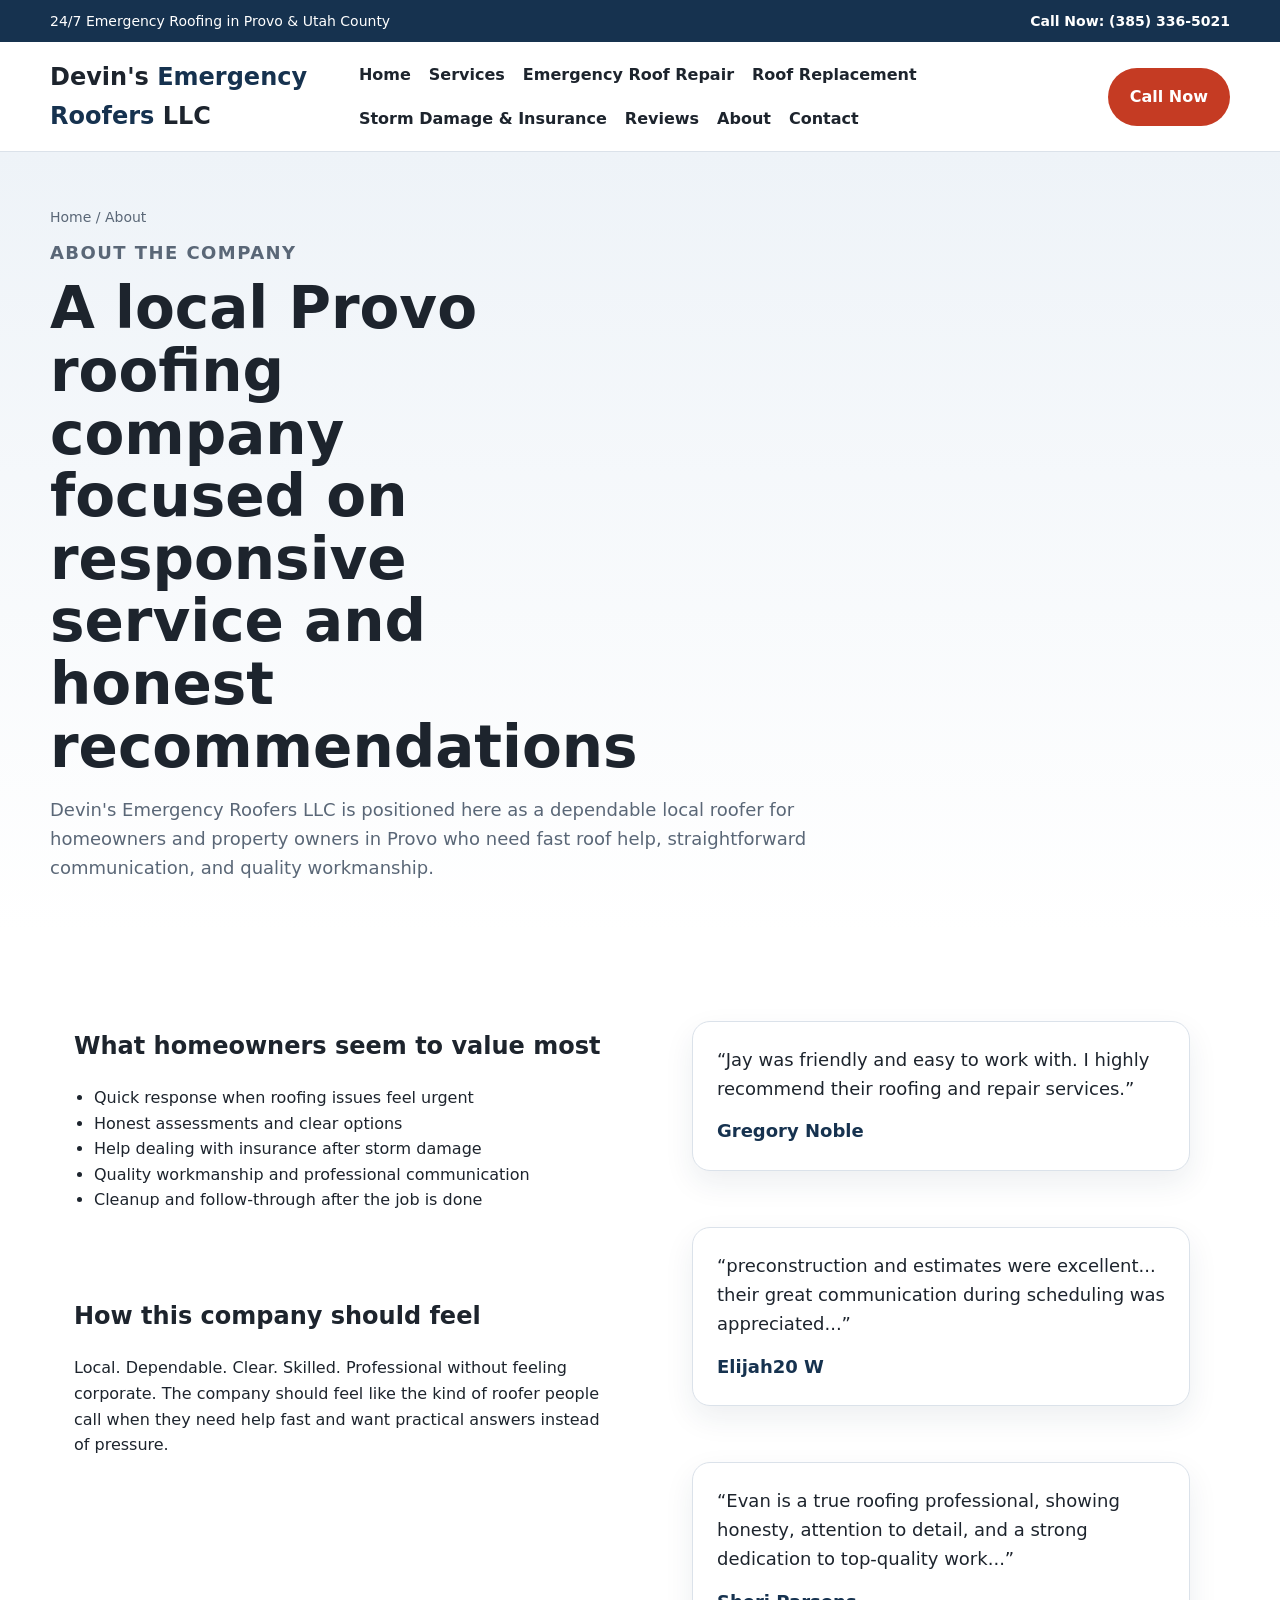
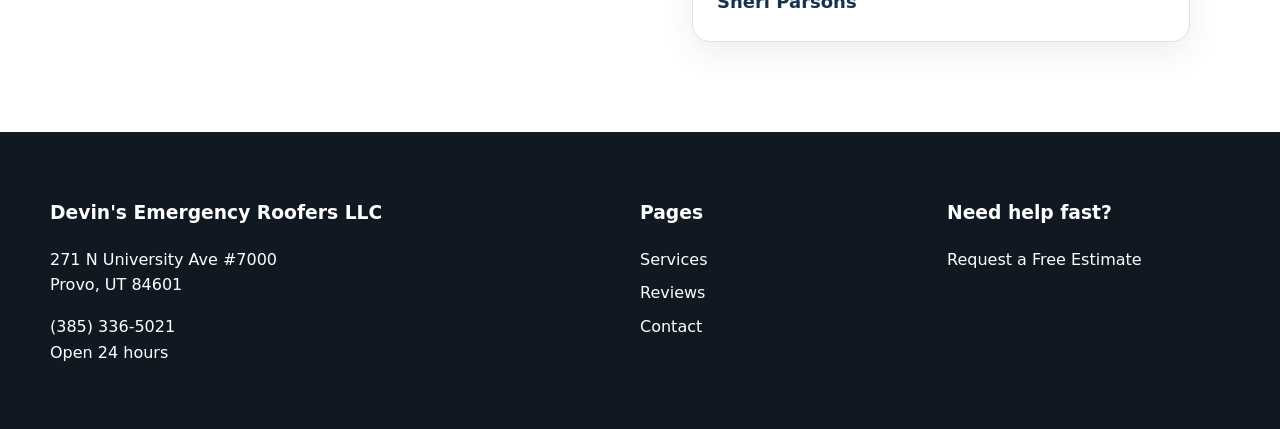
==== about.html @ c3f0f5ad "Initial Devin's Emergency Roofers website" ====
<!DOCTYPE html><html lang="en"><head><meta charset="UTF-8" /><meta name="viewport" content="width=device-width, initial-scale=1.0" /><title>About Devin's Emergency Roofers LLC | Provo Roofing Contractor</title><meta name="description" content="Learn about Devin's Emergency Roofers LLC, a local Provo roofing contractor known for responsive service, honest recommendations, quality workmanship, and help with emergency roof repair and storm damage." /><link rel="stylesheet" href="styles.css" /></head><body><div class="topbar"><div class="container topbar-inner"><span>24/7 Emergency Roofing in Provo & Utah County</span><a href="tel:3853365021" class="topbar-phone">Call Now: (385) 336-5021</a></div></div><header class="site-header"><div class="container nav-wrap"><a class="logo" href="index.html">Devin's <span>Emergency Roofers</span> LLC</a><nav class="site-nav"><a href="index.html">Home</a><a href="services.html">Services</a><a href="emergency-roof-repair.html">Emergency Roof Repair</a><a href="roof-replacement.html">Roof Replacement</a><a href="storm-damage-insurance-claims.html">Storm Damage & Insurance</a><a href="reviews.html">Reviews</a><a href="about.html">About</a><a href="contact.html">Contact</a></nav><a href="tel:3853365021" class="btn btn-primary desktop-call">Call Now</a></div></header><main><section class="page-hero"><div class="container"><div class="crumbs">Home / About</div><p class="eyebrow">About the company</p><h1>A local Provo roofing company focused on responsive service and honest recommendations</h1><p>Devin's Emergency Roofers LLC is positioned here as a dependable local roofer for homeowners and property owners in Provo who need fast roof help, straightforward communication, and quality workmanship.</p></div></section><section class="section"><div class="container two-col"><div class="service-stack"><article class="service-detail"><h2>What homeowners seem to value most</h2><ul><li>Quick response when roofing issues feel urgent</li><li>Honest assessments and clear options</li><li>Help dealing with insurance after storm damage</li><li>Quality workmanship and professional communication</li><li>Cleanup and follow-through after the job is done</li></ul></article><article class="service-detail"><h2>How this company should feel</h2><p>Local. Dependable. Clear. Skilled. Professional without feeling corporate. The company should feel like the kind of roofer people call when they need help fast and want practical answers instead of pressure.</p></article></div><div class="service-stack"><blockquote class="card quote-card">“Jay was friendly and easy to work with. I highly recommend their roofing and repair services.”<cite>Gregory Noble</cite></blockquote><blockquote class="card quote-card">“preconstruction and estimates were excellent... their great communication during scheduling was appreciated...”<cite>Elijah20 W</cite></blockquote><blockquote class="card quote-card">“Evan is a true roofing professional, showing honesty, attention to detail, and a strong dedication to top-quality work...”<cite>Sheri Parsons</cite></blockquote></div></div></section></main><footer class="site-footer"><div class="container footer-grid"><div><h3>Devin's Emergency Roofers LLC</h3><p>271 N University Ave #7000<br>Provo, UT 84601</p><p><a href="tel:3853365021">(385) 336-5021</a><br>Open 24 hours</p></div><div><h3>Pages</h3><ul><li><a href="services.html">Services</a></li><li><a href="reviews.html">Reviews</a></li><li><a href="contact.html">Contact</a></li></ul></div><div><h3>Need help fast?</h3><p><a href="contact.html">Request a Free Estimate</a></p></div></div></footer><a class="sticky-call" href="tel:3853365021">Call Now: (385) 336-5021</a></body></html>
---- styles.css ----
:root {
  --bg: #f7f8fa;
  --text: #1d242d;
  --muted: #5a6777;
  --line: #dbe2ea;
  --white: #fff;
  --primary: #16324f;
  --primary-2: #224b74;
  --accent: #c53b23;
  --accent-dark: #a72f1c;
  --card-shadow: 0 12px 30px rgba(22, 50, 79, 0.08);
  --radius: 18px;
  --container: 1180px;
}
*{box-sizing:border-box}html{scroll-behavior:smooth}body{margin:0;font-family:Inter,system-ui,-apple-system,BlinkMacSystemFont,"Segoe UI",sans-serif;color:var(--text);background:var(--white);line-height:1.6}a{color:var(--primary);text-decoration:none}img{max-width:100%} .container{width:min(calc(100% - 32px),var(--container));margin:0 auto}.topbar{background:var(--primary);color:#fff;font-size:14px}.topbar-inner{display:flex;justify-content:space-between;gap:16px;padding:10px 0;align-items:center}.topbar-phone{color:#fff;font-weight:700}.site-header{background:#fff;border-bottom:1px solid var(--line);position:sticky;top:0;z-index:20}.nav-wrap{display:flex;align-items:center;justify-content:space-between;gap:20px;padding:16px 0}.logo{font-weight:800;font-size:24px;color:var(--text)}.logo span{color:var(--primary)}.site-nav{display:flex;gap:18px;flex-wrap:wrap}.site-nav a{font-weight:600;color:var(--text)}.btn{display:inline-flex;align-items:center;justify-content:center;padding:14px 20px;border-radius:999px;font-weight:700;border:2px solid transparent;transition:.2s ease}.btn:hover{transform:translateY(-1px)}.btn-primary{background:var(--accent);color:#fff}.btn-primary:hover{background:var(--accent-dark)}.btn-secondary{background:#fff;border-color:var(--primary);color:var(--primary)}.desktop-call{white-space:nowrap}.hero{background:linear-gradient(180deg,#eef3f8 0%,#fff 100%);padding:64px 0 48px}.hero-grid{display:grid;grid-template-columns:1.3fr .8fr;gap:28px;align-items:center}.eyebrow{text-transform:uppercase;letter-spacing:.08em;font-size:13px;font-weight:800;color:var(--accent);margin:0 0 10px}.hero h1,.page-hero h1{font-size:clamp(34px,5vw,58px);line-height:1.08;margin:0 0 18px;max-width:13ch}.hero-copy{font-size:18px;color:var(--muted);max-width:62ch}.hero-actions,.cta-actions{display:flex;gap:14px;flex-wrap:wrap;margin-top:22px}.hero-points{display:grid;grid-template-columns:repeat(2,minmax(0,1fr));gap:10px 18px;padding:0;margin:22px 0 0;list-style:none}.hero-points li::before,.check-list li::before{content:"✓";font-weight:800;color:var(--accent);margin-right:8px}.card{background:var(--white);border:1px solid var(--line);border-radius:var(--radius);box-shadow:var(--card-shadow)}.hero-visual{overflow:hidden;padding:0}.hero-image{display:block;width:100%;height:320px;object-fit:cover}.hero-card{padding:28px}.hero-card h2{margin-top:0}.full{width:100%}.mini-note{font-size:14px;color:var(--muted);margin-bottom:0}.trust-strip{border-top:1px solid var(--line);border-bottom:1px solid var(--line);background:#fff}.trust-grid{display:grid;grid-template-columns:repeat(4,1fr);gap:0}.trust-grid>div{padding:18px 20px;border-right:1px solid var(--line)}.trust-grid>div:last-child{border-right:0}.trust-grid strong{display:block;font-size:18px}.trust-grid span{color:var(--muted);font-size:14px}.section{padding:72px 0}.section-alt{background:var(--bg)}.section-head{max-width:760px;margin-bottom:28px}.section-head h2{font-size:clamp(28px,4vw,42px);line-height:1.15;margin:0}.card-grid{display:grid;gap:20px}.card-grid.three{grid-template-columns:repeat(3,1fr)}.card-grid.two{grid-template-columns:repeat(2,1fr)}.service-card,.quote-card,.feature-grid .card,.faq-card,.contact-card,.service-detail{padding:24px}.service-card{padding:0;overflow:hidden}.service-image{display:block;width:100%;height:220px;object-fit:cover}.service-card-body{padding:24px}.service-card h3,.feature-grid h3,.service-detail h2{margin-top:0}.feature-grid{display:grid;grid-template-columns:repeat(3,1fr);gap:20px}.quote-card{font-size:18px}.quote-card cite{display:block;margin-top:14px;font-style:normal;font-weight:700;color:var(--primary)}.center{text-align:center}.top-gap{margin-top:24px}.process-grid,.two-col,.contact-grid{display:grid;grid-template-columns:1fr 1fr;gap:24px;align-items:start}.process-list{margin:0;padding-left:20px}.check-list{list-style:none;padding:0}.faq-card details{border-top:1px solid var(--line);padding:14px 0}.faq-card details:first-of-type{border-top:0;padding-top:0}.faq-card summary{font-weight:700;cursor:pointer}.cta-band{background:var(--primary);color:#fff}.cta-band .eyebrow{color:#ffd6ce}.cta-band h2{margin:0}.site-footer{background:#101922;color:#fff;padding:48px 0}.site-footer a{color:#fff}.footer-grid{display:grid;grid-template-columns:2fr 1fr 1fr;gap:24px}.footer-grid ul{list-style:none;padding:0;margin:0}.footer-grid li{margin:8px 0}.sticky-call{position:fixed;left:12px;right:12px;bottom:12px;display:none;background:var(--accent);color:#fff;text-align:center;padding:15px 18px;border-radius:999px;font-weight:800;box-shadow:0 12px 30px rgba(0,0,0,.25);z-index:30}.page-hero{background:linear-gradient(180deg,#eef3f8 0%,#fff 100%);padding:54px 0 30px}.page-hero p{max-width:70ch;color:var(--muted);font-size:18px}.crumbs{font-size:14px;color:var(--muted);margin-bottom:10px}.service-layout{display:grid;grid-template-columns:.8fr 1.2fr;gap:24px}.service-sidebar{padding:24px;position:sticky;top:104px}.service-sidebar ul{list-style:none;padding:0;margin:0}.service-sidebar li{margin:10px 0}.service-stack{display:grid;gap:20px}.service-detail ul{padding-left:20px}.contact-form{display:grid;gap:14px}.field{display:grid;gap:8px}.field input,.field textarea,.field select{width:100%;padding:14px 16px;border-radius:14px;border:1px solid var(--line);font:inherit}.field textarea{min-height:130px;resize:vertical}.form-grid{display:grid;grid-template-columns:1fr 1fr;gap:14px}.map-placeholder{min-height:260px;border:1px dashed var(--line);border-radius:var(--radius);display:flex;align-items:center;justify-content:center;background:#eef3f8;color:var(--muted);padding:20px;text-align:center}.review-list{display:grid;gap:18px}.review-item{padding:24px}.service-links{display:grid;gap:10px}.service-links a{font-weight:700}.nap{font-style:normal}.notice{background:#fff7f5;border:1px solid #f0c9c2;padding:14px 16px;border-radius:14px;color:#7a2a1b}.sr-only{position:absolute;left:-9999px}@media (max-width: 980px){.site-nav{display:none}.desktop-call{display:none}.hero-grid,.process-grid,.two-col,.contact-grid,.service-layout,.feature-grid,.card-grid.three,.card-grid.two,.trust-grid,.footer-grid,.form-grid{grid-template-columns:1fr}.trust-grid>div{border-right:0;border-bottom:1px solid var(--line)}.trust-grid>div:last-child{border-bottom:0}.sticky-call{display:block}.hero-points{grid-template-columns:1fr}.service-sidebar{position:static}.hero-image{height:240px}.service-image{height:200px}}
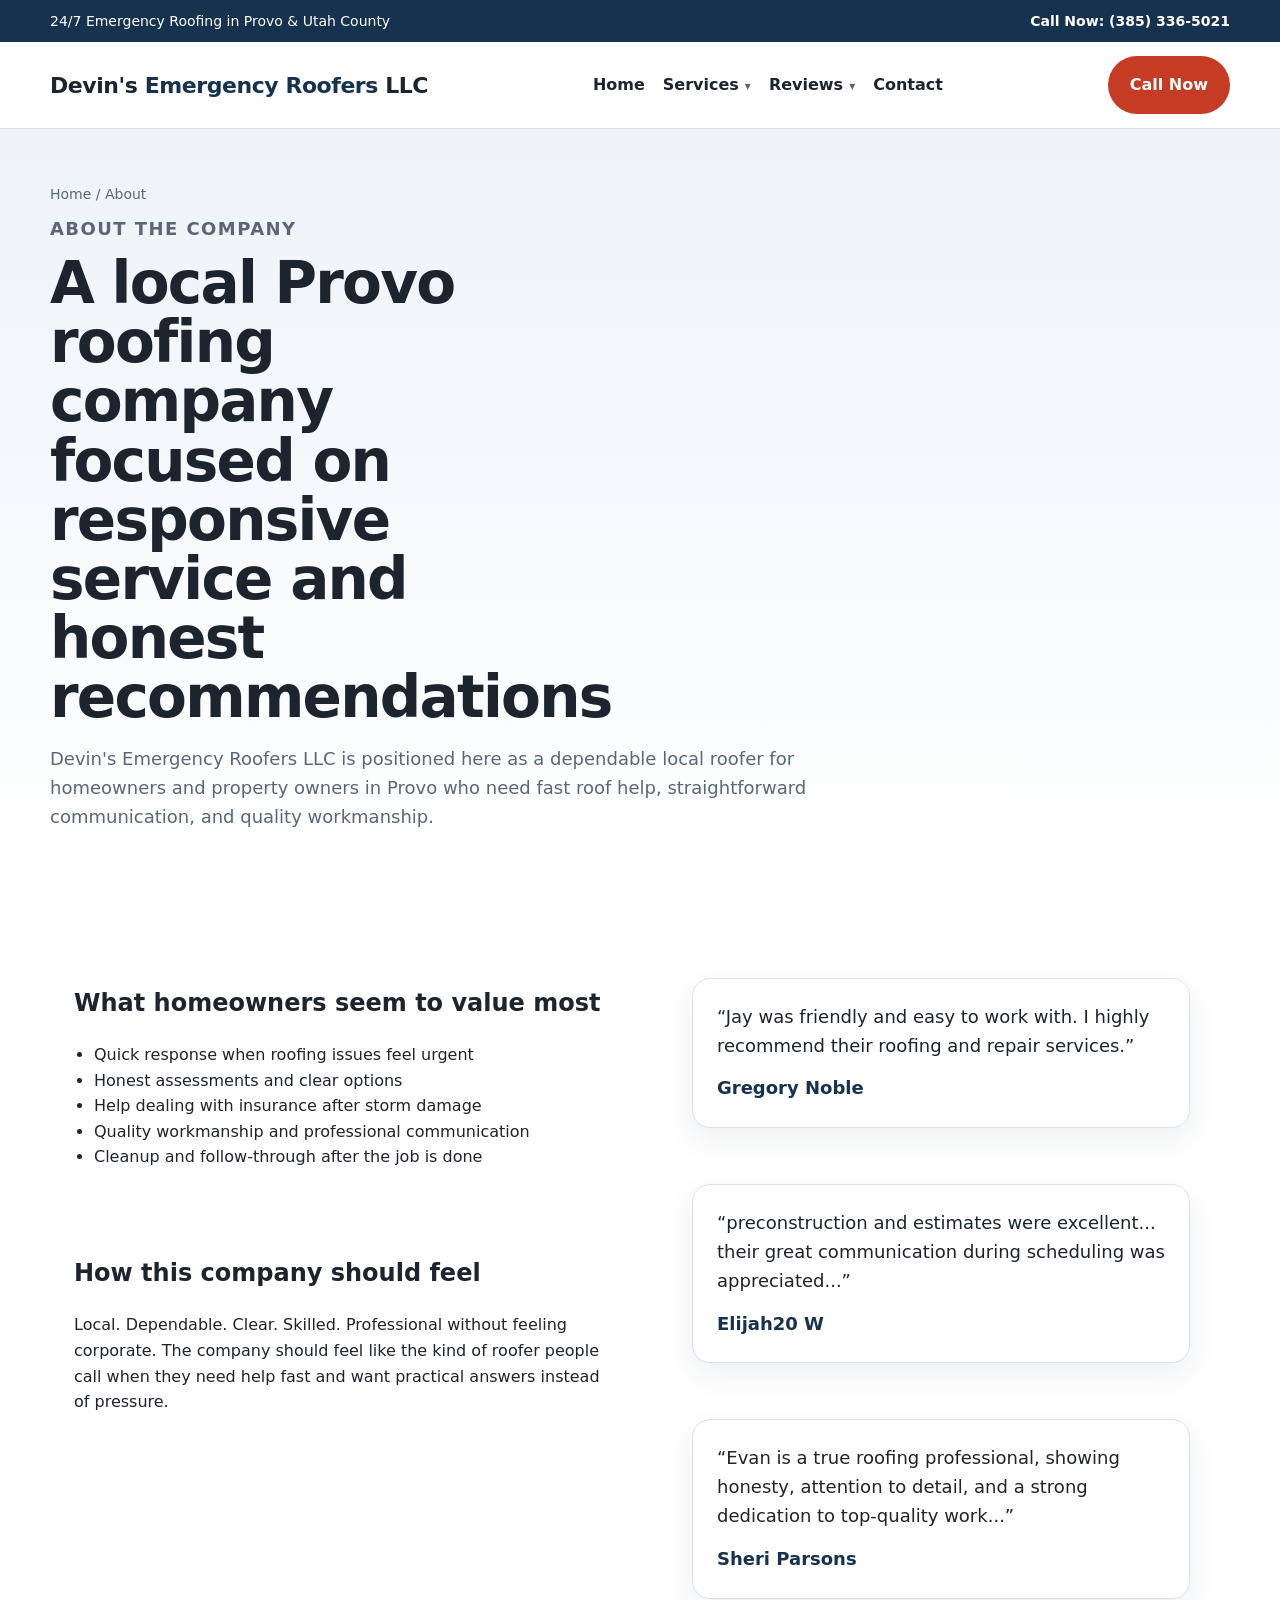
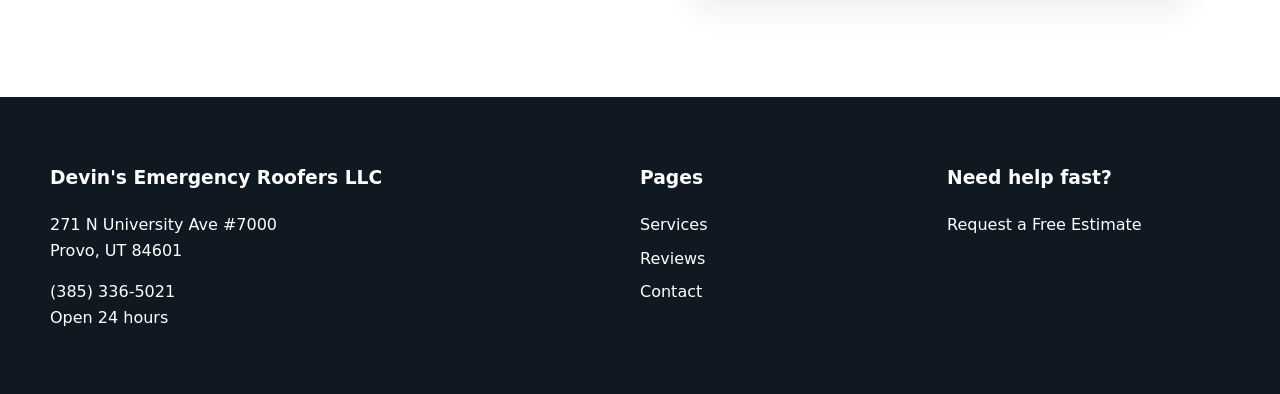
==== commit 9c31f745: "Add dropdown navigation for services and reviews" ====
--- a/about.html
+++ b/about.html
@@ -1 +1 @@
-<!DOCTYPE html><html lang="en"><head><meta charset="UTF-8" /><meta name="viewport" content="width=device-width, initial-scale=1.0" /><title>About Devin's Emergency Roofers LLC | Provo Roofing Contractor</title><meta name="description" content="Learn about Devin's Emergency Roofers LLC, a local Provo roofing contractor known for responsive service, honest recommendations, quality workmanship, and help with emergency roof repair and storm damage." /><link rel="stylesheet" href="styles.css" /></head><body><div class="topbar"><div class="container topbar-inner"><span>24/7 Emergency Roofing in Provo & Utah County</span><a href="tel:3853365021" class="topbar-phone">Call Now: (385) 336-5021</a></div></div><header class="site-header"><div class="container nav-wrap"><a class="logo" href="index.html">Devin's <span>Emergency Roofers</span> LLC</a><nav class="site-nav"><a href="index.html">Home</a><a href="services.html">Services</a><a href="emergency-roof-repair.html">Emergency Roof Repair</a><a href="roof-replacement.html">Roof Replacement</a><a href="storm-damage-insurance-claims.html">Storm Damage & Insurance</a><a href="reviews.html">Reviews</a><a href="about.html">About</a><a href="contact.html">Contact</a></nav><a href="tel:3853365021" class="btn btn-primary desktop-call">Call Now</a></div></header><main><section class="page-hero"><div class="container"><div class="crumbs">Home / About</div><p class="eyebrow">About the company</p><h1>A local Provo roofing company focused on responsive service and honest recommendations</h1><p>Devin's Emergency Roofers LLC is positioned here as a dependable local roofer for homeowners and property owners in Provo who need fast roof help, straightforward communication, and quality workmanship.</p></div></section><section class="section"><div class="container two-col"><div class="service-stack"><article class="service-detail"><h2>What homeowners seem to value most</h2><ul><li>Quick response when roofing issues feel urgent</li><li>Honest assessments and clear options</li><li>Help dealing with insurance after storm damage</li><li>Quality workmanship and professional communication</li><li>Cleanup and follow-through after the job is done</li></ul></article><article class="service-detail"><h2>How this company should feel</h2><p>Local. Dependable. Clear. Skilled. Professional without feeling corporate. The company should feel like the kind of roofer people call when they need help fast and want practical answers instead of pressure.</p></article></div><div class="service-stack"><blockquote class="card quote-card">“Jay was friendly and easy to work with. I highly recommend their roofing and repair services.”<cite>Gregory Noble</cite></blockquote><blockquote class="card quote-card">“preconstruction and estimates were excellent... their great communication during scheduling was appreciated...”<cite>Elijah20 W</cite></blockquote><blockquote class="card quote-card">“Evan is a true roofing professional, showing honesty, attention to detail, and a strong dedication to top-quality work...”<cite>Sheri Parsons</cite></blockquote></div></div></section></main><footer class="site-footer"><div class="container footer-grid"><div><h3>Devin's Emergency Roofers LLC</h3><p>271 N University Ave #7000<br>Provo, UT 84601</p><p><a href="tel:3853365021">(385) 336-5021</a><br>Open 24 hours</p></div><div><h3>Pages</h3><ul><li><a href="services.html">Services</a></li><li><a href="reviews.html">Reviews</a></li><li><a href="contact.html">Contact</a></li></ul></div><div><h3>Need help fast?</h3><p><a href="contact.html">Request a Free Estimate</a></p></div></div></footer><a class="sticky-call" href="tel:3853365021">Call Now: (385) 336-5021</a></body></html>+<!DOCTYPE html><html lang="en"><head><meta charset="UTF-8" /><meta name="viewport" content="width=device-width, initial-scale=1.0" /><title>About Devin's Emergency Roofers LLC | Provo Roofing Contractor</title><meta name="description" content="Learn about Devin's Emergency Roofers LLC, a local Provo roofing contractor known for responsive service, honest recommendations, quality workmanship, and help with emergency roof repair and storm damage." /><link rel="stylesheet" href="styles.css" /></head><body><div class="topbar"><div class="container topbar-inner"><span>24/7 Emergency Roofing in Provo & Utah County</span><a href="tel:3853365021" class="topbar-phone">Call Now: (385) 336-5021</a></div></div><header class="site-header"><div class="container nav-wrap"><a class="logo" href="index.html">Devin's <span>Emergency Roofers</span> LLC</a><nav class="site-nav" aria-label="Primary"><a href="index.html">Home</a><div class="nav-dropdown"><button class="nav-dropdown-toggle" type="button">Services</button><div class="nav-dropdown-menu"><a href="services.html">All Services</a><a href="emergency-roof-repair.html">Emergency Roof Repair</a><a href="roof-replacement.html">Roof Replacement</a><a href="storm-damage-insurance-claims.html">Storm Damage &amp; Insurance</a><a href="gutters.html">Gutters</a></div></div><div class="nav-dropdown"><button class="nav-dropdown-toggle" type="button">Reviews</button><div class="nav-dropdown-menu"><a href="reviews.html">Customer Reviews</a><a href="about.html">About the Company</a></div></div><a href="contact.html">Contact</a></nav><a href="tel:3853365021" class="btn btn-primary desktop-call">Call Now</a></div></header><main><section class="page-hero"><div class="container"><div class="crumbs">Home / About</div><p class="eyebrow">About the company</p><h1>A local Provo roofing company focused on responsive service and honest recommendations</h1><p>Devin's Emergency Roofers LLC is positioned here as a dependable local roofer for homeowners and property owners in Provo who need fast roof help, straightforward communication, and quality workmanship.</p></div></section><section class="section"><div class="container two-col"><div class="service-stack"><article class="service-detail"><h2>What homeowners seem to value most</h2><ul><li>Quick response when roofing issues feel urgent</li><li>Honest assessments and clear options</li><li>Help dealing with insurance after storm damage</li><li>Quality workmanship and professional communication</li><li>Cleanup and follow-through after the job is done</li></ul></article><article class="service-detail"><h2>How this company should feel</h2><p>Local. Dependable. Clear. Skilled. Professional without feeling corporate. The company should feel like the kind of roofer people call when they need help fast and want practical answers instead of pressure.</p></article></div><div class="service-stack"><blockquote class="card quote-card">“Jay was friendly and easy to work with. I highly recommend their roofing and repair services.”<cite>Gregory Noble</cite></blockquote><blockquote class="card quote-card">“preconstruction and estimates were excellent... their great communication during scheduling was appreciated...”<cite>Elijah20 W</cite></blockquote><blockquote class="card quote-card">“Evan is a true roofing professional, showing honesty, attention to detail, and a strong dedication to top-quality work...”<cite>Sheri Parsons</cite></blockquote></div></div></section></main><footer class="site-footer"><div class="container footer-grid"><div><h3>Devin's Emergency Roofers LLC</h3><p>271 N University Ave #7000<br>Provo, UT 84601</p><p><a href="tel:3853365021">(385) 336-5021</a><br>Open 24 hours</p></div><div><h3>Pages</h3><ul><li><a href="services.html">Services</a></li><li><a href="reviews.html">Reviews</a></li><li><a href="contact.html">Contact</a></li></ul></div><div><h3>Need help fast?</h3><p><a href="contact.html">Request a Free Estimate</a></p></div></div></footer><a class="sticky-call" href="tel:3853365021">Call Now: (385) 336-5021</a></body></html>
--- a/styles.css
+++ b/styles.css
@@ -12,4 +12,4 @@
   --radius: 18px;
   --container: 1180px;
 }
-*{box-sizing:border-box}html{scroll-behavior:smooth}body{margin:0;font-family:Inter,system-ui,-apple-system,BlinkMacSystemFont,"Segoe UI",sans-serif;color:var(--text);background:var(--white);line-height:1.6}a{color:var(--primary);text-decoration:none}img{max-width:100%} .container{width:min(calc(100% - 32px),var(--container));margin:0 auto}.topbar{background:var(--primary);color:#fff;font-size:14px}.topbar-inner{display:flex;justify-content:space-between;gap:16px;padding:10px 0;align-items:center}.topbar-phone{color:#fff;font-weight:700}.site-header{background:#fff;border-bottom:1px solid var(--line);position:sticky;top:0;z-index:20}.nav-wrap{display:flex;align-items:center;justify-content:space-between;gap:20px;padding:16px 0}.logo{font-weight:800;font-size:24px;color:var(--text)}.logo span{color:var(--primary)}.site-nav{display:flex;gap:18px;flex-wrap:wrap}.site-nav a{font-weight:600;color:var(--text)}.btn{display:inline-flex;align-items:center;justify-content:center;padding:14px 20px;border-radius:999px;font-weight:700;border:2px solid transparent;transition:.2s ease}.btn:hover{transform:translateY(-1px)}.btn-primary{background:var(--accent);color:#fff}.btn-primary:hover{background:var(--accent-dark)}.btn-secondary{background:#fff;border-color:var(--primary);color:var(--primary)}.desktop-call{white-space:nowrap}.hero{background:linear-gradient(180deg,#eef3f8 0%,#fff 100%);padding:64px 0 48px}.hero-grid{display:grid;grid-template-columns:1.3fr .8fr;gap:28px;align-items:center}.eyebrow{text-transform:uppercase;letter-spacing:.08em;font-size:13px;font-weight:800;color:var(--accent);margin:0 0 10px}.hero h1,.page-hero h1{font-size:clamp(34px,5vw,58px);line-height:1.08;margin:0 0 18px;max-width:13ch}.hero-copy{font-size:18px;color:var(--muted);max-width:62ch}.hero-actions,.cta-actions{display:flex;gap:14px;flex-wrap:wrap;margin-top:22px}.hero-points{display:grid;grid-template-columns:repeat(2,minmax(0,1fr));gap:10px 18px;padding:0;margin:22px 0 0;list-style:none}.hero-points li::before,.check-list li::before{content:"✓";font-weight:800;color:var(--accent);margin-right:8px}.card{background:var(--white);border:1px solid var(--line);border-radius:var(--radius);box-shadow:var(--card-shadow)}.hero-visual{overflow:hidden;padding:0}.hero-image{display:block;width:100%;height:320px;object-fit:cover}.hero-card{padding:28px}.hero-card h2{margin-top:0}.full{width:100%}.mini-note{font-size:14px;color:var(--muted);margin-bottom:0}.trust-strip{border-top:1px solid var(--line);border-bottom:1px solid var(--line);background:#fff}.trust-grid{display:grid;grid-template-columns:repeat(4,1fr);gap:0}.trust-grid>div{padding:18px 20px;border-right:1px solid var(--line)}.trust-grid>div:last-child{border-right:0}.trust-grid strong{display:block;font-size:18px}.trust-grid span{color:var(--muted);font-size:14px}.section{padding:72px 0}.section-alt{background:var(--bg)}.section-head{max-width:760px;margin-bottom:28px}.section-head h2{font-size:clamp(28px,4vw,42px);line-height:1.15;margin:0}.card-grid{display:grid;gap:20px}.card-grid.three{grid-template-columns:repeat(3,1fr)}.card-grid.two{grid-template-columns:repeat(2,1fr)}.service-card,.quote-card,.feature-grid .card,.faq-card,.contact-card,.service-detail{padding:24px}.service-card{padding:0;overflow:hidden}.service-image{display:block;width:100%;height:220px;object-fit:cover}.service-card-body{padding:24px}.service-card h3,.feature-grid h3,.service-detail h2{margin-top:0}.feature-grid{display:grid;grid-template-columns:repeat(3,1fr);gap:20px}.quote-card{font-size:18px}.quote-card cite{display:block;margin-top:14px;font-style:normal;font-weight:700;color:var(--primary)}.center{text-align:center}.top-gap{margin-top:24px}.process-grid,.two-col,.contact-grid{display:grid;grid-template-columns:1fr 1fr;gap:24px;align-items:start}.process-list{margin:0;padding-left:20px}.check-list{list-style:none;padding:0}.faq-card details{border-top:1px solid var(--line);padding:14px 0}.faq-card details:first-of-type{border-top:0;padding-top:0}.faq-card summary{font-weight:700;cursor:pointer}.cta-band{background:var(--primary);color:#fff}.cta-band .eyebrow{color:#ffd6ce}.cta-band h2{margin:0}.site-footer{background:#101922;color:#fff;padding:48px 0}.site-footer a{color:#fff}.footer-grid{display:grid;grid-template-columns:2fr 1fr 1fr;gap:24px}.footer-grid ul{list-style:none;padding:0;margin:0}.footer-grid li{margin:8px 0}.sticky-call{position:fixed;left:12px;right:12px;bottom:12px;display:none;background:var(--accent);color:#fff;text-align:center;padding:15px 18px;border-radius:999px;font-weight:800;box-shadow:0 12px 30px rgba(0,0,0,.25);z-index:30}.page-hero{background:linear-gradient(180deg,#eef3f8 0%,#fff 100%);padding:54px 0 30px}.page-hero p{max-width:70ch;color:var(--muted);font-size:18px}.crumbs{font-size:14px;color:var(--muted);margin-bottom:10px}.service-layout{display:grid;grid-template-columns:.8fr 1.2fr;gap:24px}.service-sidebar{padding:24px;position:sticky;top:104px}.service-sidebar ul{list-style:none;padding:0;margin:0}.service-sidebar li{margin:10px 0}.service-stack{display:grid;gap:20px}.service-detail ul{padding-left:20px}.contact-form{display:grid;gap:14px}.field{display:grid;gap:8px}.field input,.field textarea,.field select{width:100%;padding:14px 16px;border-radius:14px;border:1px solid var(--line);font:inherit}.field textarea{min-height:130px;resize:vertical}.form-grid{display:grid;grid-template-columns:1fr 1fr;gap:14px}.map-placeholder{min-height:260px;border:1px dashed var(--line);border-radius:var(--radius);display:flex;align-items:center;justify-content:center;background:#eef3f8;color:var(--muted);padding:20px;text-align:center}.review-list{display:grid;gap:18px}.review-item{padding:24px}.service-links{display:grid;gap:10px}.service-links a{font-weight:700}.nap{font-style:normal}.notice{background:#fff7f5;border:1px solid #f0c9c2;padding:14px 16px;border-radius:14px;color:#7a2a1b}.sr-only{position:absolute;left:-9999px}@media (max-width: 980px){.site-nav{display:none}.desktop-call{display:none}.hero-grid,.process-grid,.two-col,.contact-grid,.service-layout,.feature-grid,.card-grid.three,.card-grid.two,.trust-grid,.footer-grid,.form-grid{grid-template-columns:1fr}.trust-grid>div{border-right:0;border-bottom:1px solid var(--line)}.trust-grid>div:last-child{border-bottom:0}.sticky-call{display:block}.hero-points{grid-template-columns:1fr}.service-sidebar{position:static}.hero-image{height:240px}.service-image{height:200px}}+*{box-sizing:border-box}html{scroll-behavior:smooth}body{margin:0;font-family:Inter,system-ui,-apple-system,BlinkMacSystemFont,"Segoe UI",sans-serif;color:var(--text);background:var(--white);line-height:1.6}a{color:var(--primary);text-decoration:none}img{max-width:100%} .container{width:min(calc(100% - 32px),var(--container));margin:0 auto}.topbar{background:var(--primary);color:#fff;font-size:14px}.topbar-inner{display:flex;justify-content:space-between;gap:16px;padding:10px 0;align-items:center}.topbar-phone{color:#fff;font-weight:800}.site-header{background:rgba(255,255,255,.96);border-bottom:1px solid var(--line);position:sticky;top:0;z-index:20;backdrop-filter:saturate(180%) blur(10px)}.nav-wrap{display:flex;align-items:center;justify-content:space-between;gap:20px;padding:14px 0}.logo{font-weight:800;font-size:22px;color:var(--text);white-space:nowrap;letter-spacing:-.02em}.logo span{color:var(--primary)}.site-nav{display:flex;gap:18px;flex-wrap:wrap;align-items:center}.site-nav a{font-weight:600;color:var(--text)}.nav-dropdown{position:relative}.nav-dropdown-toggle{appearance:none;border:0;background:transparent;padding:0;font:inherit;font-weight:600;color:var(--text);cursor:pointer}.nav-dropdown-toggle::after{content:"▾";margin-left:6px;font-size:12px;color:var(--muted)}.nav-dropdown-menu{position:absolute;top:calc(100% + 14px);left:0;min-width:240px;background:#fff;border:1px solid var(--line);border-radius:16px;box-shadow:var(--card-shadow);padding:10px;display:none;z-index:25}.nav-dropdown-menu a{display:block;padding:10px 12px;border-radius:10px;white-space:nowrap}.nav-dropdown-menu a:hover{background:#f5f7fa}.nav-dropdown:hover .nav-dropdown-menu,.nav-dropdown:focus-within .nav-dropdown-menu{display:block}.btn{display:inline-flex;align-items:center;justify-content:center;padding:14px 20px;border-radius:999px;font-weight:700;border:2px solid transparent;transition:.2s ease}.btn:hover{transform:translateY(-1px)}.btn-primary{background:var(--accent);color:#fff}.btn-primary:hover{background:var(--accent-dark)}.btn-secondary{background:#fff;border-color:var(--primary);color:var(--primary)}.desktop-call{white-space:nowrap}.hero{background:linear-gradient(180deg,#eef3f8 0%,#fff 100%);padding:72px 0 56px}.hero-grid{display:grid;grid-template-columns:1.15fr .85fr;gap:36px;align-items:center}.hero-copy-wrap{max-width:640px}.eyebrow{text-transform:uppercase;letter-spacing:.08em;font-size:13px;font-weight:800;color:var(--accent);margin:0 0 10px}.hero h1,.page-hero h1{font-size:clamp(34px,5vw,58px);line-height:1.02;margin:0 0 18px;max-width:11ch;letter-spacing:-.03em}.hero-copy{font-size:18px;color:var(--muted);max-width:56ch}.hero-actions,.cta-actions{display:flex;gap:14px;flex-wrap:wrap;margin-top:22px}.hero-points{display:grid;grid-template-columns:repeat(2,minmax(0,1fr));gap:10px 18px;padding:0;margin:22px 0 0;list-style:none}.hero-points-clean{grid-template-columns:1fr;max-width:420px}.hero-points li::before,.check-list li::before{content:"✓";font-weight:800;color:var(--accent);margin-right:8px}.card{background:var(--white);border:1px solid var(--line);border-radius:var(--radius);box-shadow:var(--card-shadow)}.hero-visual{overflow:hidden;padding:0}.hero-image{display:block;width:100%;height:340px;object-fit:cover}.hero-card{padding:28px}.hero-card h2{margin-top:0;font-size:24px;line-height:1.15}.full{width:100%}.mini-note{font-size:14px;color:var(--muted);margin-bottom:0}.trust-strip{border-top:1px solid var(--line);border-bottom:1px solid var(--line);background:#fff}.trust-grid{display:grid;grid-template-columns:repeat(4,1fr);gap:0}.trust-grid>div{padding:18px 20px;border-right:1px solid var(--line)}.trust-grid>div:last-child{border-right:0}.trust-grid strong{display:block;font-size:18px}.trust-grid span{color:var(--muted);font-size:14px}.section{padding:80px 0}.section-alt{background:var(--bg)}.section-head{max-width:760px;margin-bottom:28px}.section-head-tight{max-width:560px}.section-head h2{font-size:clamp(28px,4vw,42px);line-height:1.08;margin:0;letter-spacing:-.02em}.section-head p+h2{max-width:14ch}.section-head-tight h2{max-width:12ch}.section-head .eyebrow{margin-bottom:12px}. card-grid{display:grid;gap:20px}.card-grid.three{grid-template-columns:repeat(3,1fr)}.card-grid.two{grid-template-columns:repeat(2,1fr)}.service-card,.quote-card,.feature-grid .card,.faq-card,.contact-card,.service-detail{padding:24px}.service-card{padding:0;overflow:hidden}.service-image{display:block;width:100%;height:220px;object-fit:cover}.service-card-body{padding:24px}.service-card h3,.feature-grid h3,.service-detail h2{margin-top:0}.service-grid-clean .service-card{display:flex;min-height:100%}.service-card-text{background:linear-gradient(180deg,#ffffff 0%,#f7f8fa 100%)}.service-card-text .service-card-body{display:flex;flex-direction:column;gap:10px}.service-kicker{display:inline-block;font-size:12px;font-weight:800;letter-spacing:.08em;text-transform:uppercase;color:var(--accent)}.service-card-text h3 a{color:var(--text)}.service-card-text p{margin:0;color:var(--muted)}.feature-grid{display:grid;grid-template-columns:repeat(3,1fr);gap:20px}.quote-card{font-size:18px}.quote-card cite{display:block;margin-top:14px;font-style:normal;font-weight:700;color:var(--primary)}.center{text-align:center}.top-gap{margin-top:24px}.process-grid,.two-col,.contact-grid{display:grid;grid-template-columns:1fr 1fr;gap:24px;align-items:start}.process-list{margin:0;padding-left:20px}.check-list{list-style:none;padding:0}.faq-card details{border-top:1px solid var(--line);padding:14px 0}.faq-card details:first-of-type{border-top:0;padding-top:0}.faq-card summary{font-weight:700;cursor:pointer}.cta-band{background:var(--primary);color:#fff}.cta-band .eyebrow{color:#ffd6ce}.cta-band h2{margin:0}.site-footer{background:#101922;color:#fff;padding:48px 0}.site-footer a{color:#fff}.footer-grid{display:grid;grid-template-columns:2fr 1fr 1fr;gap:24px}.footer-grid ul{list-style:none;padding:0;margin:0}.footer-grid li{margin:8px 0}.sticky-call{position:fixed;left:12px;right:12px;bottom:12px;display:none;background:var(--accent);color:#fff;text-align:center;padding:15px 18px;border-radius:999px;font-weight:800;box-shadow:0 12px 30px rgba(0,0,0,.25);z-index:30}.page-hero{background:linear-gradient(180deg,#eef3f8 0%,#fff 100%);padding:54px 0 30px}.page-hero p{max-width:70ch;color:var(--muted);font-size:18px}.crumbs{font-size:14px;color:var(--muted);margin-bottom:10px}.service-layout{display:grid;grid-template-columns:.8fr 1.2fr;gap:24px}.service-sidebar{padding:24px;position:sticky;top:104px}.service-sidebar ul{list-style:none;padding:0;margin:0}.service-sidebar li{margin:10px 0}.service-stack{display:grid;gap:20px}.service-detail ul{padding-left:20px}.contact-form{display:grid;gap:14px}.field{display:grid;gap:8px}.field input,.field textarea,.field select{width:100%;padding:14px 16px;border-radius:14px;border:1px solid var(--line);font:inherit}.field textarea{min-height:130px;resize:vertical}.form-grid{display:grid;grid-template-columns:1fr 1fr;gap:14px}.map-placeholder{min-height:260px;border:1px dashed var(--line);border-radius:var(--radius);display:flex;align-items:center;justify-content:center;background:#eef3f8;color:var(--muted);padding:20px;text-align:center}.review-list{display:grid;gap:18px}.review-item{padding:24px}.service-links{display:grid;gap:10px}.service-links a{font-weight:700}.nap{font-style:normal}.notice{background:#fff7f5;border:1px solid #f0c9c2;padding:14px 16px;border-radius:14px;color:#7a2a1b}.sr-only{position:absolute;left:-9999px}@media (max-width: 980px){.site-nav{display:none}.desktop-call{display:none}.hero-grid,.process-grid,.two-col,.contact-grid,.service-layout,.feature-grid,.card-grid.three,.card-grid.two,.trust-grid,.footer-grid,.form-grid{grid-template-columns:1fr}.trust-grid>div{border-right:0;border-bottom:1px solid var(--line)}.trust-grid>div:last-child{border-bottom:0}.sticky-call{display:block}.hero-points{grid-template-columns:1fr}.service-sidebar{position:static}.hero-image{height:240px}.service-image{height:200px}}
